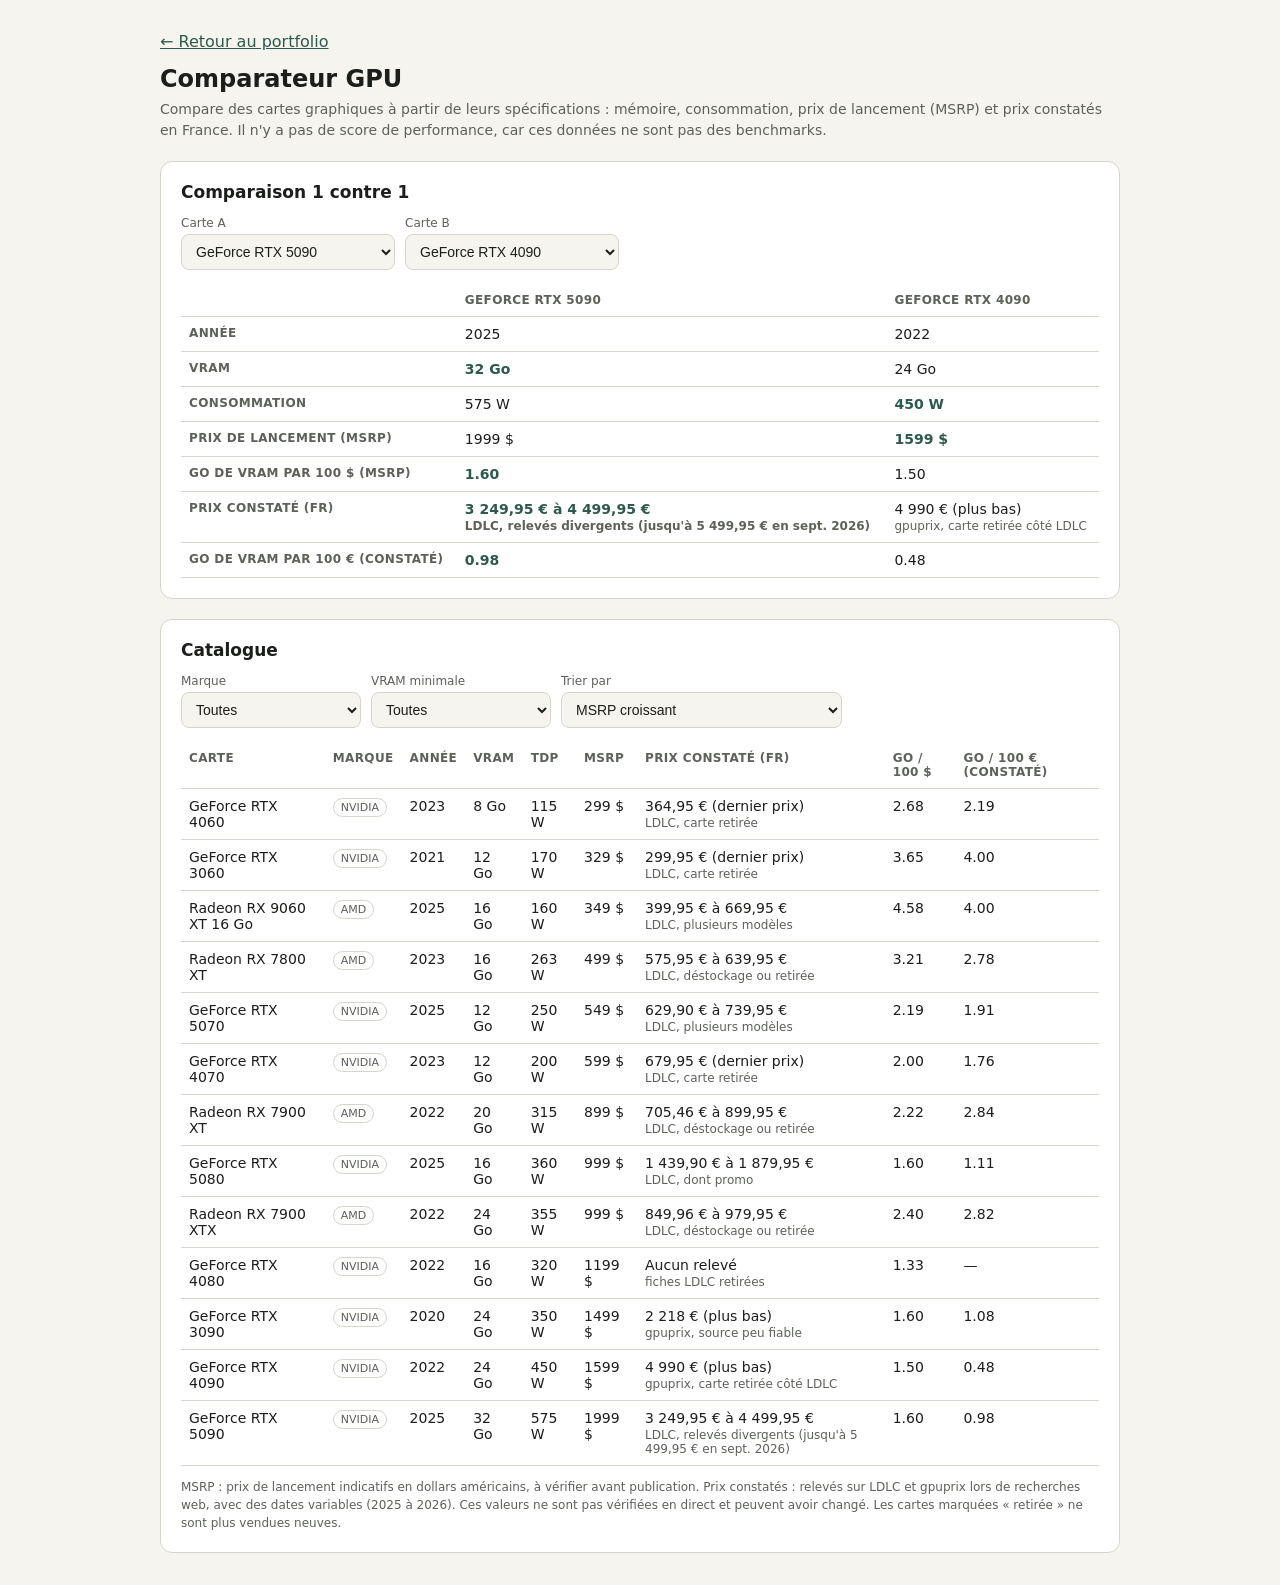
==== comparateur/index.html @ a008bcd6 "Ajoute le comparateur GPU au portfolio (FR et EN) Co-Authored-By: Claude Haiku 5.5 <noreply@anthropi" ====
<!DOCTYPE html>
<html lang="fr">
<head>
<meta charset="UTF-8">
<meta name="viewport" content="width=device-width, initial-scale=1.0">
<title>Comparateur GPU — Jérôme</title>
<style>
  :root { --bg:#f5f4ef; --fg:#1c1e1b; --muted:#5d615a; --card:#ffffff; --line:#d6d4cb; --accent:#2c5a4d; --chip:#e6ebe6; }
  @media (prefers-color-scheme: dark) {
    :root:not([data-theme="light"]) { --bg:#131412; --fg:#e8e7e1; --muted:#9b9e96; --card:#1a1c19; --line:#2b2e2a; --accent:#8cc3ae; --chip:#222723; }
  }
  * { box-sizing: border-box; margin: 0; padding: 0; }
  body { font-family: "IBM Plex Sans", system-ui, -apple-system, "Segoe UI", Roboto, sans-serif; background: var(--bg); color: var(--fg); min-height: 100vh; padding: 32px 16px; }
  main { max-width: 960px; margin: 0 auto; }
  a { color: var(--accent); }
  h1 { font-size: 24px; }
  .back { display: inline-block; margin-bottom: 14px; font-weight: 500; }
  .sub { color: var(--muted); font-size: 14px; margin-top: 6px; line-height: 1.5; }
  section { background: var(--card); border: 1px solid var(--line); border-radius: 12px; padding: 20px; margin-top: 20px; }
  h2 { font-size: 17px; margin-bottom: 14px; }
  .controls { display: flex; flex-wrap: wrap; gap: 10px; align-items: end; margin-bottom: 14px; }
  label { display: flex; flex-direction: column; gap: 4px; font-size: 12px; color: var(--muted); }
  select { background: var(--bg); color: var(--fg); border: 1px solid var(--line); border-radius: 8px; padding: 8px 10px; font-size: 14px; min-width: 180px; }
  table { width: 100%; border-collapse: collapse; font-size: 14px; }
  th, td { text-align: left; padding: 9px 8px; border-bottom: 1px solid var(--line); vertical-align: top; }
  th { color: var(--muted); font-weight: 600; font-size: 12px; text-transform: uppercase; letter-spacing: .03em; }
  td.win { color: var(--accent); font-weight: 600; }
  .tag { font-size: 11px; padding: 2px 7px; border-radius: 999px; border: 1px solid var(--line); color: var(--muted); }
  .small { color: var(--muted); font-size: 12px; display: block; margin-top: 2px; }
  .note { color: var(--muted); font-size: 12px; margin-top: 12px; line-height: 1.5; }
  .empty { color: var(--muted); font-size: 14px; }
  .scroll { overflow-x: auto; }
</style>
</head>
<body>
<main>
  <a class="back" href="../">← Retour au portfolio</a>
  <header>
    <h1>Comparateur GPU</h1>
    <p class="sub">Compare des cartes graphiques à partir de leurs spécifications : mémoire, consommation, prix de lancement (MSRP) et prix constatés en France. Il n'y a pas de score de performance, car ces données ne sont pas des benchmarks.</p>
  </header>

  <section>
    <h2>Comparaison 1 contre 1</h2>
    <div class="controls">
      <label>Carte A <select id="selA"></select></label>
      <label>Carte B <select id="selB"></select></label>
    </div>
    <div class="scroll">
      <table id="compare"></table>
    </div>
  </section>

  <section>
    <h2>Catalogue</h2>
    <div class="controls">
      <label>Marque
        <select id="fBrand">
          <option value="">Toutes</option>
          <option>NVIDIA</option>
          <option>AMD</option>
        </select>
      </label>
      <label>VRAM minimale
        <select id="fVram">
          <option value="0">Toutes</option>
          <option value="8">8 Go et plus</option>
          <option value="12">12 Go et plus</option>
          <option value="16">16 Go et plus</option>
          <option value="24">24 Go et plus</option>
        </select>
      </label>
      <label>Trier par
        <select id="sort">
          <option value="price">MSRP croissant</option>
          <option value="vram">VRAM décroissante</option>
          <option value="tdp">Consommation croissante</option>
          <option value="value">Go de VRAM par 100 $ (MSRP)</option>
          <option value="eur">Prix constaté croissant</option>
          <option value="valueEur">Go de VRAM par 100 € (prix constaté)</option>
        </select>
      </label>
    </div>
    <div class="scroll">
      <table id="catalog"></table>
    </div>
    <p class="note">MSRP : prix de lancement indicatifs en dollars américains, à vérifier avant publication. Prix constatés : relevés sur LDLC et gpuprix lors de recherches web, avec des dates variables (2025 à 2026). Ces valeurs ne sont pas vérifiées en direct et peuvent avoir changé. Les cartes marquées « retirée » ne sont plus vendues neuves.</p>
  </section>
</main>

<script>
// eurLow : bas de la fourchette constatée en euros (null si aucun relevé)
const GPUS = [
  { name: "GeForce RTX 5090", brand: "NVIDIA", year: 2025, vram: 32, tdp: 575, price: 1999, eurLow: 3249.95, eurText: "3 249,95 € à 4 499,95 €", eurNote: "LDLC, relevés divergents (jusqu'à 5 499,95 € en sept. 2026)" },
  { name: "GeForce RTX 5080", brand: "NVIDIA", year: 2025, vram: 16, tdp: 360, price: 999, eurLow: 1439.90, eurText: "1 439,90 € à 1 879,95 €", eurNote: "LDLC, dont promo" },
  { name: "GeForce RTX 5070", brand: "NVIDIA", year: 2025, vram: 12, tdp: 250, price: 549, eurLow: 629.90, eurText: "629,90 € à 739,95 €", eurNote: "LDLC, plusieurs modèles" },
  { name: "GeForce RTX 4090", brand: "NVIDIA", year: 2022, vram: 24, tdp: 450, price: 1599, eurLow: 4990, eurText: "4 990 € (plus bas)", eurNote: "gpuprix, carte retirée côté LDLC" },
  { name: "GeForce RTX 4080", brand: "NVIDIA", year: 2022, vram: 16, tdp: 320, price: 1199, eurLow: null, eurText: "Aucun relevé", eurNote: "fiches LDLC retirées" },
  { name: "GeForce RTX 4070", brand: "NVIDIA", year: 2023, vram: 12, tdp: 200, price: 599, eurLow: 679.95, eurText: "679,95 € (dernier prix)", eurNote: "LDLC, carte retirée" },
  { name: "GeForce RTX 4060", brand: "NVIDIA", year: 2023, vram: 8, tdp: 115, price: 299, eurLow: 364.95, eurText: "364,95 € (dernier prix)", eurNote: "LDLC, carte retirée" },
  { name: "GeForce RTX 3090", brand: "NVIDIA", year: 2020, vram: 24, tdp: 350, price: 1499, eurLow: 2218, eurText: "2 218 € (plus bas)", eurNote: "gpuprix, source peu fiable" },
  { name: "GeForce RTX 3060", brand: "NVIDIA", year: 2021, vram: 12, tdp: 170, price: 329, eurLow: 299.95, eurText: "299,95 € (dernier prix)", eurNote: "LDLC, carte retirée" },
  { name: "Radeon RX 9060 XT 16 Go", brand: "AMD", year: 2025, vram: 16, tdp: 160, price: 349, eurLow: 399.95, eurText: "399,95 € à 669,95 €", eurNote: "LDLC, plusieurs modèles" },
  { name: "Radeon RX 7900 XTX", brand: "AMD", year: 2022, vram: 24, tdp: 355, price: 999, eurLow: 849.96, eurText: "849,96 € à 979,95 €", eurNote: "LDLC, déstockage ou retirée" },
  { name: "Radeon RX 7900 XT", brand: "AMD", year: 2022, vram: 20, tdp: 315, price: 899, eurLow: 705.46, eurText: "705,46 € à 899,95 €", eurNote: "LDLC, déstockage ou retirée" },
  { name: "Radeon RX 7800 XT", brand: "AMD", year: 2023, vram: 16, tdp: 263, price: 499, eurLow: 575.95, eurText: "575,95 € à 639,95 €", eurNote: "LDLC, déstockage ou retirée" }
];

const $ = id => document.getElementById(id);
const perf100 = g => (g.vram / g.price * 100);                              // Go par 100 $ (MSRP)
const valueEur = g => (g.eurLow ? g.vram / g.eurLow * 100 : null);          // Go par 100 € (constaté)
const fmt = n => n === null ? "—" : n.toFixed(2);

function fillSelects() {
  const opts = GPUS.map((g, i) => `<option value="${i}">${g.name}</option>`).join("");
  $("selA").innerHTML = opts;
  $("selB").innerHTML = opts;
  $("selA").value = 0;
  $("selB").value = 3;
}

function renderCompare() {
  const a = GPUS[$("selA").value], b = GPUS[$("selB").value];
  // [libellé, texte A, texte B, sens du meilleur (max/min), valeur A, valeur B]
  const rows = [
    ["Année", a.year, b.year, null],
    ["VRAM", a.vram + " Go", b.vram + " Go", "max", a.vram, b.vram],
    ["Consommation", a.tdp + " W", b.tdp + " W", "min", a.tdp, b.tdp],
    ["Prix de lancement (MSRP)", a.price + " $", b.price + " $", "min", a.price, b.price],
    ["Go de VRAM par 100 $ (MSRP)", fmt(perf100(a)), fmt(perf100(b)), "max", perf100(a), perf100(b)],
    ["Prix constaté (FR)", a.eurText + "<span class='small'>" + a.eurNote + "</span>", b.eurText + "<span class='small'>" + b.eurNote + "</span>", "min", a.eurLow, b.eurLow],
    ["Go de VRAM par 100 € (constaté)", fmt(valueEur(a)), fmt(valueEur(b)), "max", valueEur(a), valueEur(b)]
  ];
  let html = `<thead><tr><th></th><th>${a.name}</th><th>${b.name}</th></tr></thead><tbody>`;
  rows.forEach(r => {
    let ca = "", cb = "";
    const [label, ta, tb, dir, va, vb] = r;
    if (dir && va !== null && vb !== null && va !== undefined && vb !== undefined && va !== vb) {
      const aWins = dir === "max" ? va > vb : va < vb;
      ca = aWins ? ' class="win"' : "";
      cb = aWins ? "" : ' class="win"';
    }
    html += `<tr><th>${label}</th><td${ca}>${ta}</td><td${cb}>${tb}</td></tr>`;
  });
  html += "</tbody>";
  $("compare").innerHTML = html;
}

function renderCatalog() {
  const brand = $("fBrand").value;
  const minVram = Number($("fVram").value);
  const sort = $("sort").value;
  let list = GPUS.filter(g => (!brand || g.brand === brand) && g.vram >= minVram);
  const keys = {
    price: (x, y) => x.price - y.price,
    vram: (x, y) => y.vram - x.vram,
    tdp: (x, y) => x.tdp - y.tdp,
    value: (x, y) => perf100(y) - perf100(x),
    eur: (x, y) => (x.eurLow ?? Infinity) - (y.eurLow ?? Infinity),
    valueEur: (x, y) => (valueEur(y) ?? -Infinity) - (valueEur(x) ?? -Infinity)
  };
  list.sort(keys[sort]);
  if (!list.length) {
    $("catalog").innerHTML = '<tbody><tr><td class="empty">Aucune carte ne correspond à ces filtres.</td></tr></tbody>';
    return;
  }
  let html = `<thead><tr><th>Carte</th><th>Marque</th><th>Année</th><th>VRAM</th><th>TDP</th><th>MSRP</th><th>Prix constaté (FR)</th><th>Go / 100 $</th><th>Go / 100 € (constaté)</th></tr></thead><tbody>`;
  list.forEach(g => {
    html += `<tr><td>${g.name}</td><td><span class="tag">${g.brand}</span></td><td>${g.year}</td><td>${g.vram} Go</td><td>${g.tdp} W</td><td>${g.price} $</td><td>${g.eurText}<span class="small">${g.eurNote}</span></td><td>${fmt(perf100(g))}</td><td>${fmt(valueEur(g))}</td></tr>`;
  });
  html += "</tbody>";
  $("catalog").innerHTML = html;
}

["selA", "selB"].forEach(id => $(id).addEventListener("change", renderCompare));
["fBrand", "fVram", "sort"].forEach(id => $(id).addEventListener("change", renderCatalog));

fillSelects();
renderCompare();
renderCatalog();
</script>
</body>
</html>
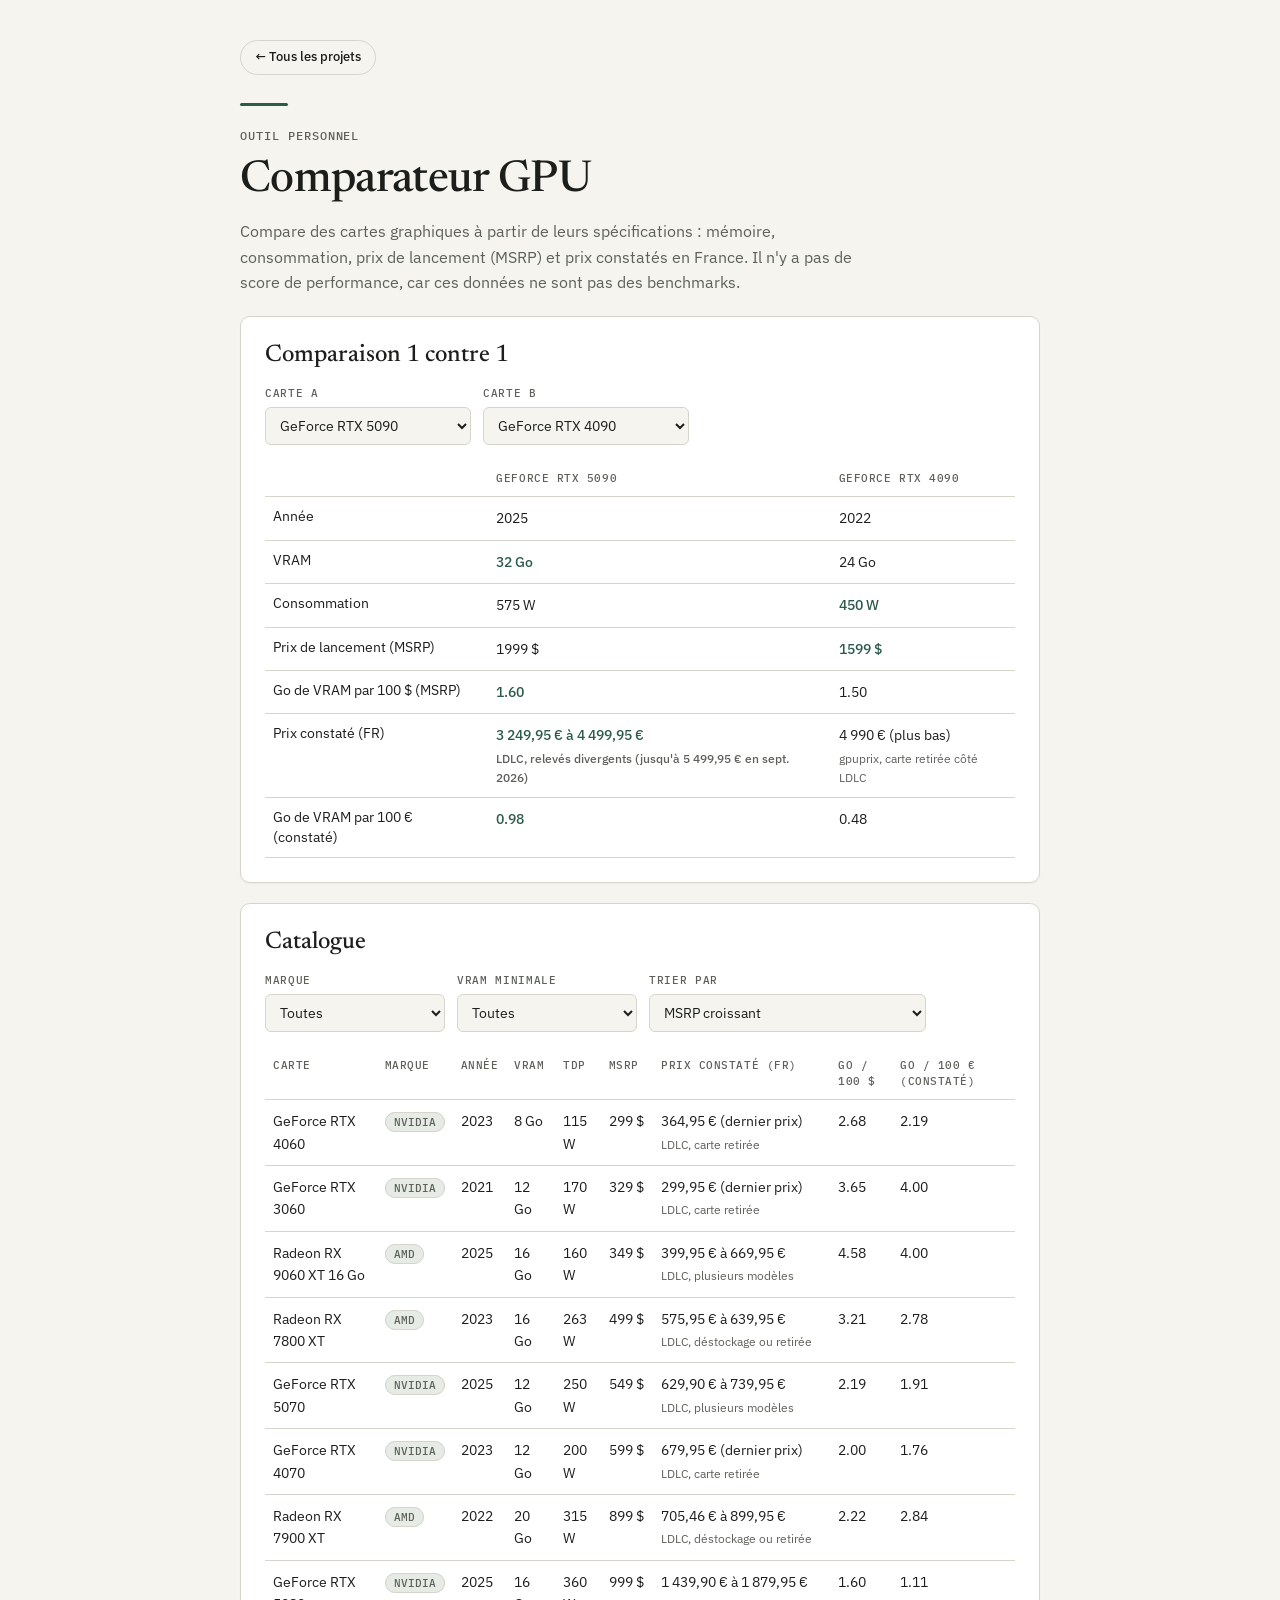
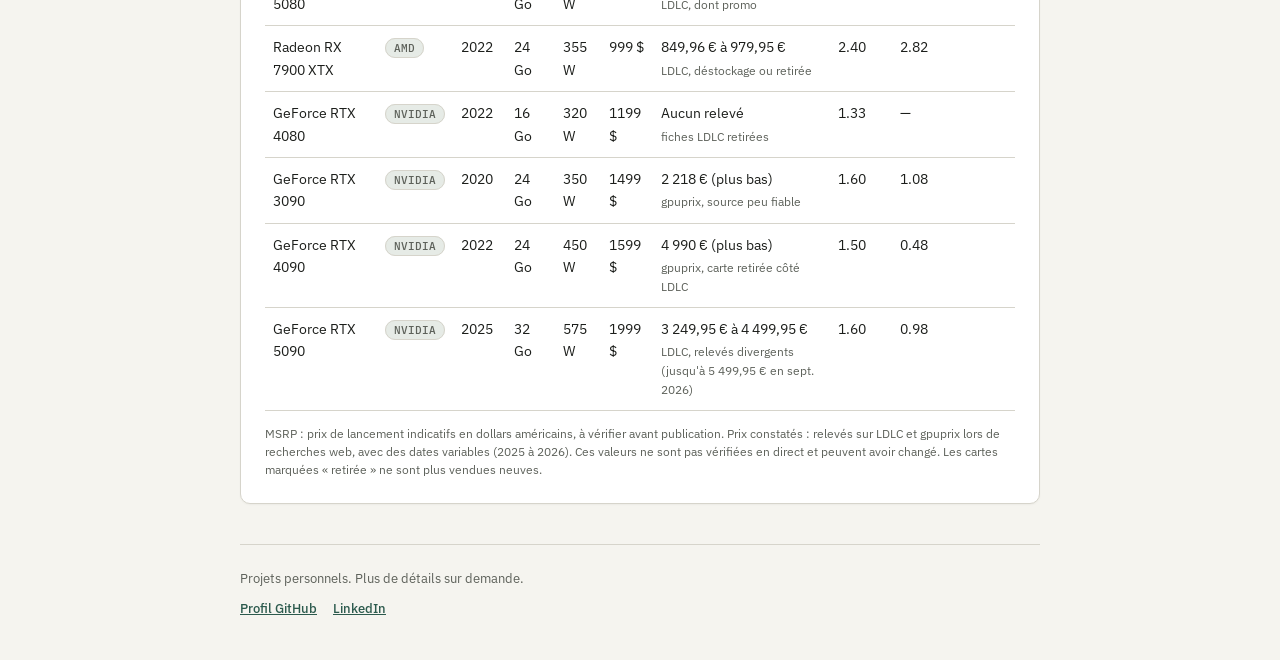
==== commit 5cf5daf5: "Harmonise la page comparateur avec le design du portail Mêmes polices, couleurs, cartes et bouton re" ====
--- a/comparateur/index.html
+++ b/comparateur/index.html
@@ -5,37 +5,58 @@
 <meta name="viewport" content="width=device-width, initial-scale=1.0">
 <title>Comparateur GPU — Jérôme</title>
 <style>
-  :root { --bg:#f5f4ef; --fg:#1c1e1b; --muted:#5d615a; --card:#ffffff; --line:#d6d4cb; --accent:#2c5a4d; --chip:#e6ebe6; }
+  @import url("https://fonts.googleapis.com/css2?family=IBM+Plex+Mono:wght@400;500&family=IBM+Plex+Sans:wght@400;500&family=Newsreader:opsz,wght@6..72,400;6..72,500&display=swap");
+  :root { --bg:#f5f4ef; --fg:#1c1e1b; --muted:#5d615a; --card:#ffffff; --line:#d6d4cb; --accent:#2c5a4d; --chip:#e6ebe6; color-scheme: light; }
   @media (prefers-color-scheme: dark) {
-    :root:not([data-theme="light"]) { --bg:#131412; --fg:#e8e7e1; --muted:#9b9e96; --card:#1a1c19; --line:#2b2e2a; --accent:#8cc3ae; --chip:#222723; }
-  }
+    :root:not([data-theme="light"]) { --bg:#131412; --fg:#e8e7e1; --muted:#9b9e96; --card:#1a1c19; --line:#2b2e2a; --accent:#8cc3ae; --chip:#222723; color-scheme: dark; }
+  }
+  :root[data-theme="dark"] { --bg:#131412; --fg:#e8e7e1; --muted:#9b9e96; --card:#1a1c19; --line:#2b2e2a; --accent:#8cc3ae; --chip:#222723; color-scheme: dark; }
   * { box-sizing: border-box; margin: 0; padding: 0; }
-  body { font-family: "IBM Plex Sans", system-ui, -apple-system, "Segoe UI", Roboto, sans-serif; background: var(--bg); color: var(--fg); min-height: 100vh; padding: 32px 16px; }
-  main { max-width: 960px; margin: 0 auto; }
+  body { font: 14px/1.6 "IBM Plex Sans", system-ui, -apple-system, "Segoe UI", Roboto, sans-serif; background: var(--bg); color: var(--fg); min-height: 100vh; padding: 40px max(16px, env(safe-area-inset-left, 0px)); }
+  main { max-width: 800px; margin: 0 auto; }
   a { color: var(--accent); }
-  h1 { font-size: 24px; }
-  .back { display: inline-block; margin-bottom: 14px; font-weight: 500; }
-  .sub { color: var(--muted); font-size: 14px; margin-top: 6px; line-height: 1.5; }
-  section { background: var(--card); border: 1px solid var(--line); border-radius: 12px; padding: 20px; margin-top: 20px; }
-  h2 { font-size: 17px; margin-bottom: 14px; }
-  .controls { display: flex; flex-wrap: wrap; gap: 10px; align-items: end; margin-bottom: 14px; }
-  label { display: flex; flex-direction: column; gap: 4px; font-size: 12px; color: var(--muted); }
-  select { background: var(--bg); color: var(--fg); border: 1px solid var(--line); border-radius: 8px; padding: 8px 10px; font-size: 14px; min-width: 180px; }
+  a:focus-visible { outline: 2px solid var(--accent); outline-offset: 3px; }
+  .back {
+    display: inline-flex; align-items: center; gap: 6px; margin-bottom: 28px;
+    padding: 6px 14px; border: 1px solid var(--line); border-radius: 999px;
+    color: var(--fg); text-decoration: none; font-size: 13px; font-weight: 500;
+  }
+  .back:hover { border-color: var(--accent); color: var(--accent); }
+  .eyebrow { margin: 0 0 12px; font: 500 12px/1.4 "IBM Plex Mono", monospace; letter-spacing: 0.08em; text-transform: uppercase; color: var(--muted); }
+  header::before { content: ""; display: block; width: 48px; height: 3px; border-radius: 2px; background: var(--accent); margin-bottom: 22px; }
+  h1 { font: 500 clamp(34px, 6vw, 44px)/1.1 "Newsreader", Georgia, serif; letter-spacing: -0.015em; text-wrap: balance; }
+  .sub { color: var(--muted); font-size: 16px; margin-top: 14px; max-width: 62ch; line-height: 1.6; }
+  section { background: var(--card); border: 1px solid var(--line); border-radius: 10px; padding: 24px; margin-top: 20px; box-shadow: 0 1px 2px rgba(0,0,0,0.04); }
+  h2 { font: 500 24px/1.2 "Newsreader", Georgia, serif; margin-bottom: 16px; }
+  .controls { display: flex; flex-wrap: wrap; gap: 12px; align-items: end; margin-bottom: 16px; }
+  label { display: flex; flex-direction: column; gap: 6px; font: 500 11px/1.4 "IBM Plex Mono", monospace; letter-spacing: 0.06em; text-transform: uppercase; color: var(--muted); }
+  select { background: var(--bg); color: var(--fg); border: 1px solid var(--line); border-radius: 6px; padding: 8px 10px; font: 400 14px "IBM Plex Sans", system-ui, sans-serif; text-transform: none; letter-spacing: 0; min-width: 180px; }
+  select:focus-visible { outline: 2px solid var(--accent); outline-offset: 2px; }
   table { width: 100%; border-collapse: collapse; font-size: 14px; }
-  th, td { text-align: left; padding: 9px 8px; border-bottom: 1px solid var(--line); vertical-align: top; }
-  th { color: var(--muted); font-weight: 600; font-size: 12px; text-transform: uppercase; letter-spacing: .03em; }
-  td.win { color: var(--accent); font-weight: 600; }
-  .tag { font-size: 11px; padding: 2px 7px; border-radius: 999px; border: 1px solid var(--line); color: var(--muted); }
+  th, td { text-align: left; padding: 10px 8px; border-bottom: 1px solid var(--line); vertical-align: top; }
+  th { color: var(--muted); font: 500 11px/1.4 "IBM Plex Mono", monospace; text-transform: uppercase; letter-spacing: 0.05em; }
+  tbody th { font: 400 14px/1.4 "IBM Plex Sans", system-ui, sans-serif; text-transform: none; letter-spacing: 0; color: var(--fg); }
+  td.win { color: var(--accent); font-weight: 500; }
+  .tag { font: 500 11px/1.4 "IBM Plex Mono", monospace; padding: 2px 8px; border-radius: 999px; border: 1px solid var(--line); color: var(--muted); background: var(--chip); }
   .small { color: var(--muted); font-size: 12px; display: block; margin-top: 2px; }
-  .note { color: var(--muted); font-size: 12px; margin-top: 12px; line-height: 1.5; }
+  .note { color: var(--muted); font-size: 12px; margin-top: 14px; line-height: 1.5; }
   .empty { color: var(--muted); font-size: 14px; }
   .scroll { overflow-x: auto; }
+  footer { margin-top: 40px; padding-top: 24px; border-top: 1px solid var(--line); color: var(--muted); font-size: 13px; }
+  footer .links { display: flex; flex-wrap: wrap; gap: 16px; font-weight: 500; margin-top: 10px; }
+  footer a { color: var(--accent); }
+  @media (max-width: 560px) {
+    body { padding-block: 28px; }
+    section { padding: 18px; }
+    h2 { font-size: 21px; }
+  }
 </style>
 </head>
 <body>
 <main>
-  <a class="back" href="../">← Retour au portfolio</a>
+  <a class="back" href="../">← Tous les projets</a>
   <header>
+    <p class="eyebrow">Outil personnel</p>
     <h1>Comparateur GPU</h1>
     <p class="sub">Compare des cartes graphiques à partir de leurs spécifications : mémoire, consommation, prix de lancement (MSRP) et prix constatés en France. Il n'y a pas de score de performance, car ces données ne sont pas des benchmarks.</p>
   </header>
@@ -86,6 +107,13 @@
     </div>
     <p class="note">MSRP : prix de lancement indicatifs en dollars américains, à vérifier avant publication. Prix constatés : relevés sur LDLC et gpuprix lors de recherches web, avec des dates variables (2025 à 2026). Ces valeurs ne sont pas vérifiées en direct et peuvent avoir changé. Les cartes marquées « retirée » ne sont plus vendues neuves.</p>
   </section>
+  <footer>
+    Projets personnels. Plus de détails sur demande.
+    <div class="links">
+      <a href="https://github.com/AlastorZaul" target="_blank" rel="noopener">Profil GitHub</a>
+      <a href="https://www.linkedin.com/in/desvauxjerome" target="_blank" rel="noopener">LinkedIn</a>
+    </div>
+  </footer>
 </main>
 
 <script>
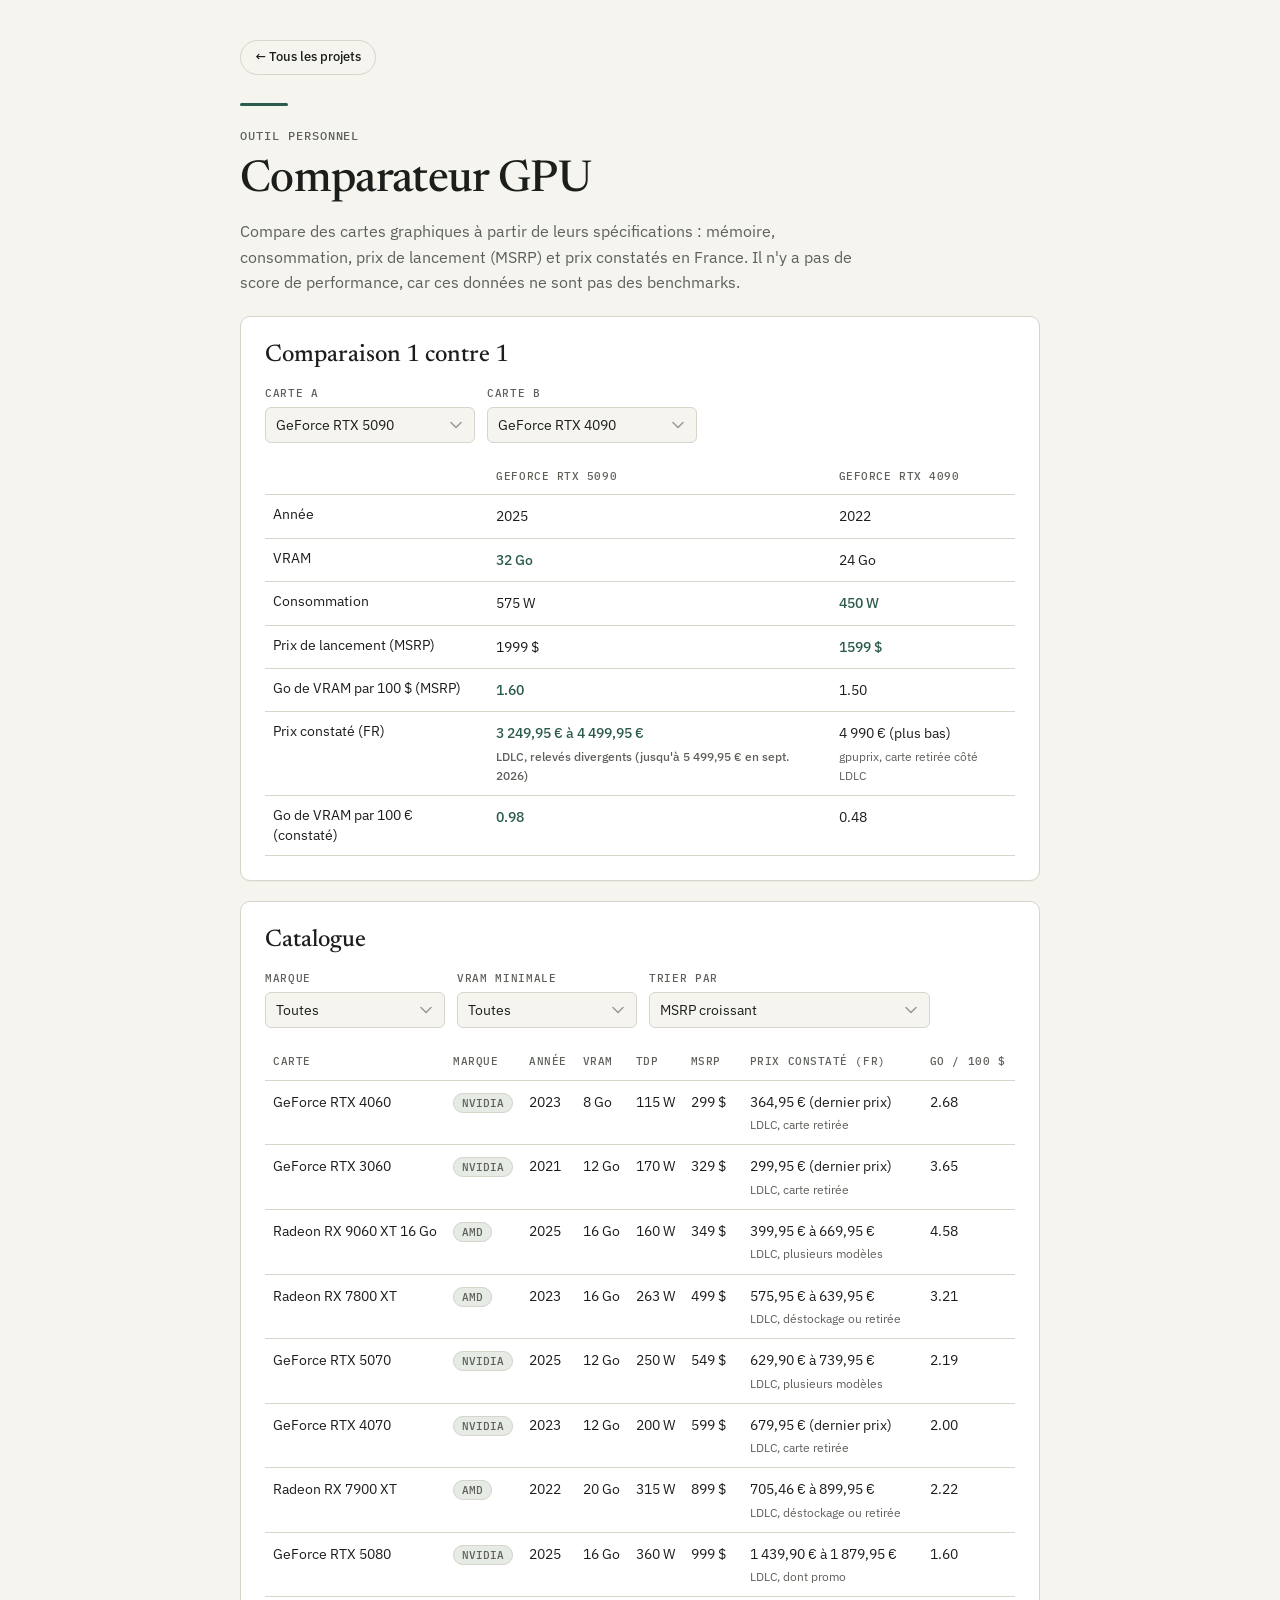
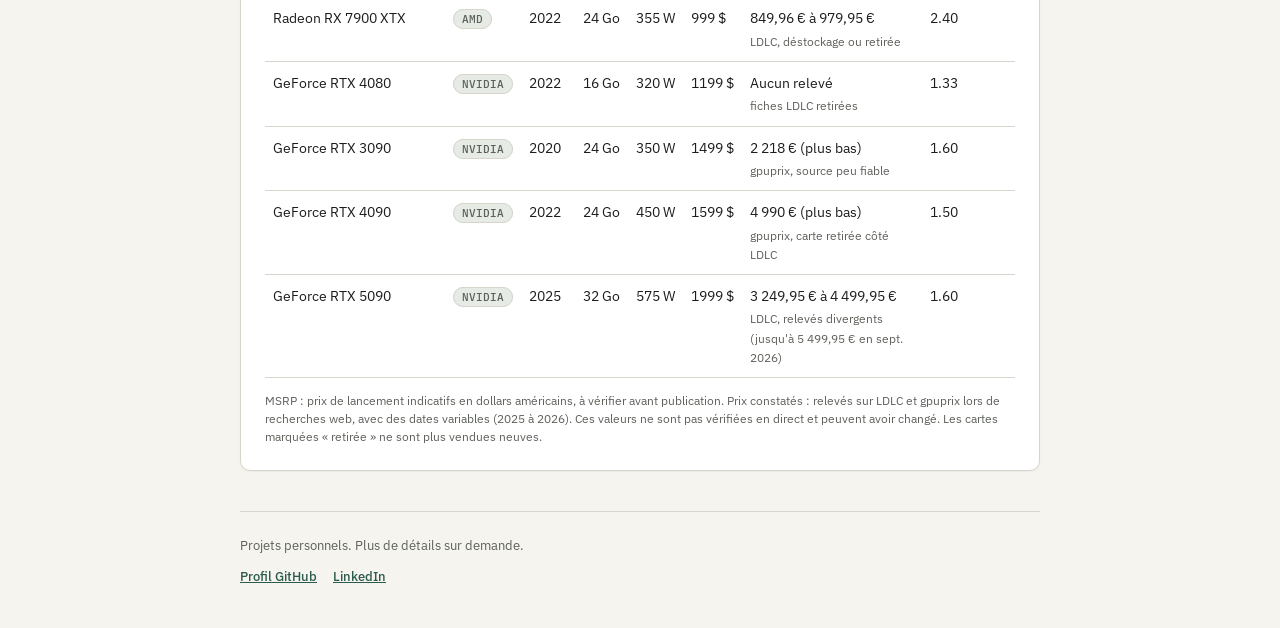
==== commit f61fd539: "Corrige les menus et le tableau du catalogue du comparateur Menus alignés sur la police et le thème " ====
--- a/comparateur/index.html
+++ b/comparateur/index.html
@@ -31,6 +31,18 @@
   .controls { display: flex; flex-wrap: wrap; gap: 12px; align-items: end; margin-bottom: 16px; }
   label { display: flex; flex-direction: column; gap: 6px; font: 500 11px/1.4 "IBM Plex Mono", monospace; letter-spacing: 0.06em; text-transform: uppercase; color: var(--muted); }
   select { background: var(--bg); color: var(--fg); border: 1px solid var(--line); border-radius: 6px; padding: 8px 10px; font: 400 14px "IBM Plex Sans", system-ui, sans-serif; text-transform: none; letter-spacing: 0; min-width: 180px; }
+  select {
+    appearance: none; -webkit-appearance: none;
+    font-family: "IBM Plex Sans", system-ui, sans-serif;
+    padding-right: 34px;
+    background-image: url("data:image/svg+xml,%3Csvg xmlns='http://www.w3.org/2000/svg' width='12' height='8' viewBox='0 0 12 8'%3E%3Cpath d='M1 1.5l5 5 5-5' fill='none' stroke='%239b9e96' stroke-width='1.6' stroke-linecap='round' stroke-linejoin='round'/%3E%3C/svg%3E");
+    background-repeat: no-repeat;
+    background-position: right 12px center;
+    cursor: pointer;
+  }
+  select option { background: var(--card); color: var(--fg); }
+  #catalog td, #catalog th { white-space: nowrap; }
+  #catalog td:nth-child(7) { white-space: normal; min-width: 180px; }
   select:focus-visible { outline: 2px solid var(--accent); outline-offset: 2px; }
   table { width: 100%; border-collapse: collapse; font-size: 14px; }
   th, td { text-align: left; padding: 10px 8px; border-bottom: 1px solid var(--line); vertical-align: top; }
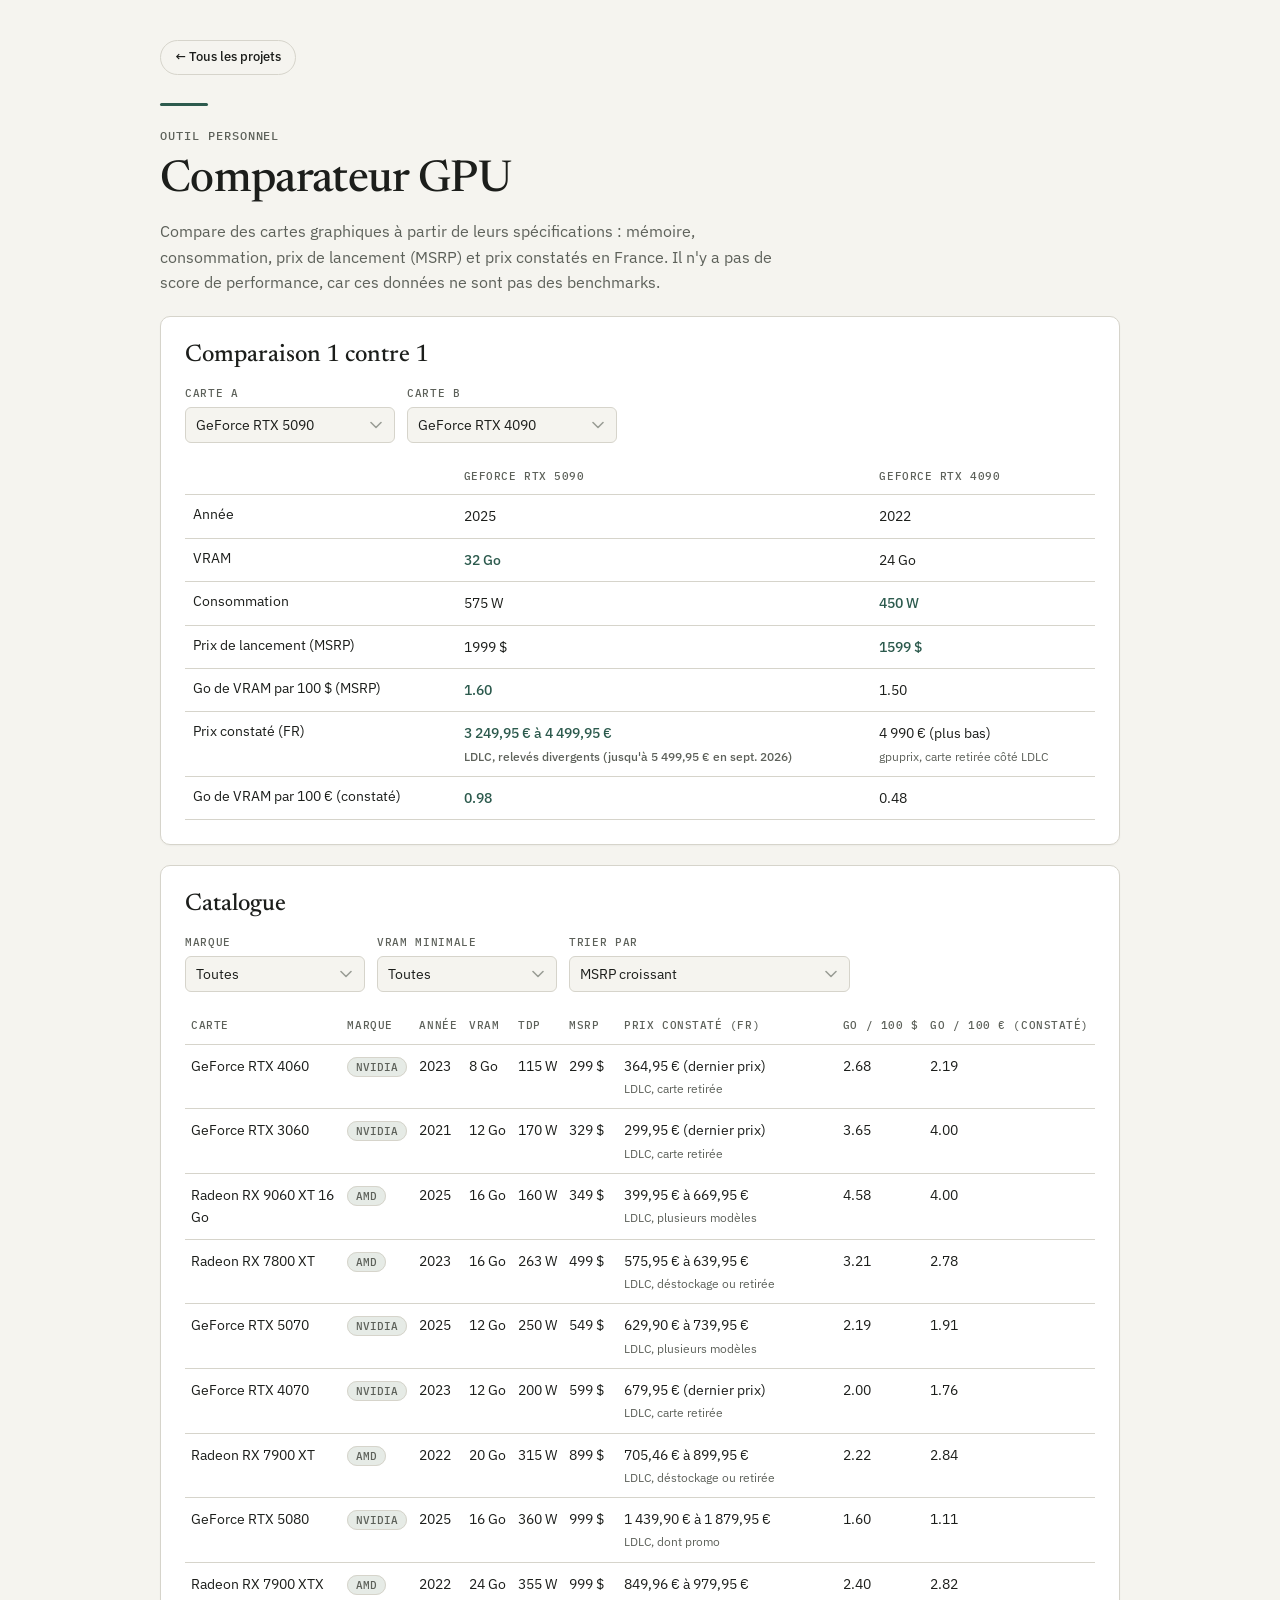
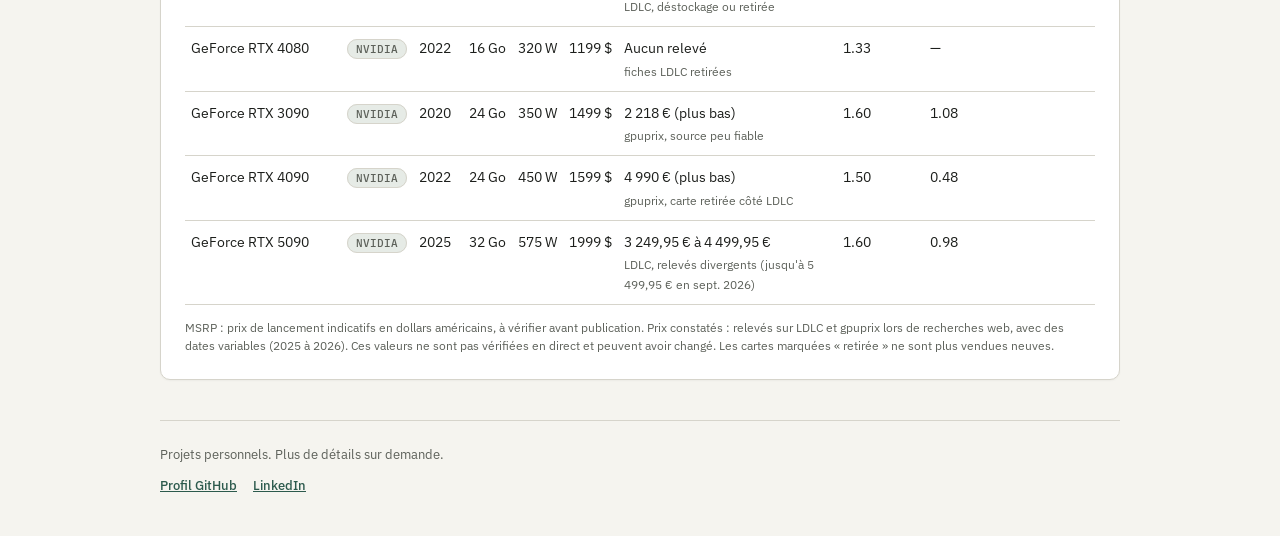
==== commit 2012bbdb: "Élargit le comparateur pour éviter le défilement du catalogue sur ordinateur Largeur de page reprise" ====
--- a/comparateur/index.html
+++ b/comparateur/index.html
@@ -13,7 +13,7 @@
   :root[data-theme="dark"] { --bg:#131412; --fg:#e8e7e1; --muted:#9b9e96; --card:#1a1c19; --line:#2b2e2a; --accent:#8cc3ae; --chip:#222723; color-scheme: dark; }
   * { box-sizing: border-box; margin: 0; padding: 0; }
   body { font: 14px/1.6 "IBM Plex Sans", system-ui, -apple-system, "Segoe UI", Roboto, sans-serif; background: var(--bg); color: var(--fg); min-height: 100vh; padding: 40px max(16px, env(safe-area-inset-left, 0px)); }
-  main { max-width: 800px; margin: 0 auto; }
+  main { max-width: 960px; margin: 0 auto; }
   a { color: var(--accent); }
   a:focus-visible { outline: 2px solid var(--accent); outline-offset: 3px; }
   .back {
@@ -41,7 +41,9 @@
     cursor: pointer;
   }
   select option { background: var(--card); color: var(--fg); }
+  #catalog th, #catalog td { padding: 10px 6px; }
   #catalog td, #catalog th { white-space: nowrap; }
+  #catalog td:nth-child(1) { white-space: normal; min-width: 150px; }
   #catalog td:nth-child(7) { white-space: normal; min-width: 180px; }
   select:focus-visible { outline: 2px solid var(--accent); outline-offset: 2px; }
   table { width: 100%; border-collapse: collapse; font-size: 14px; }
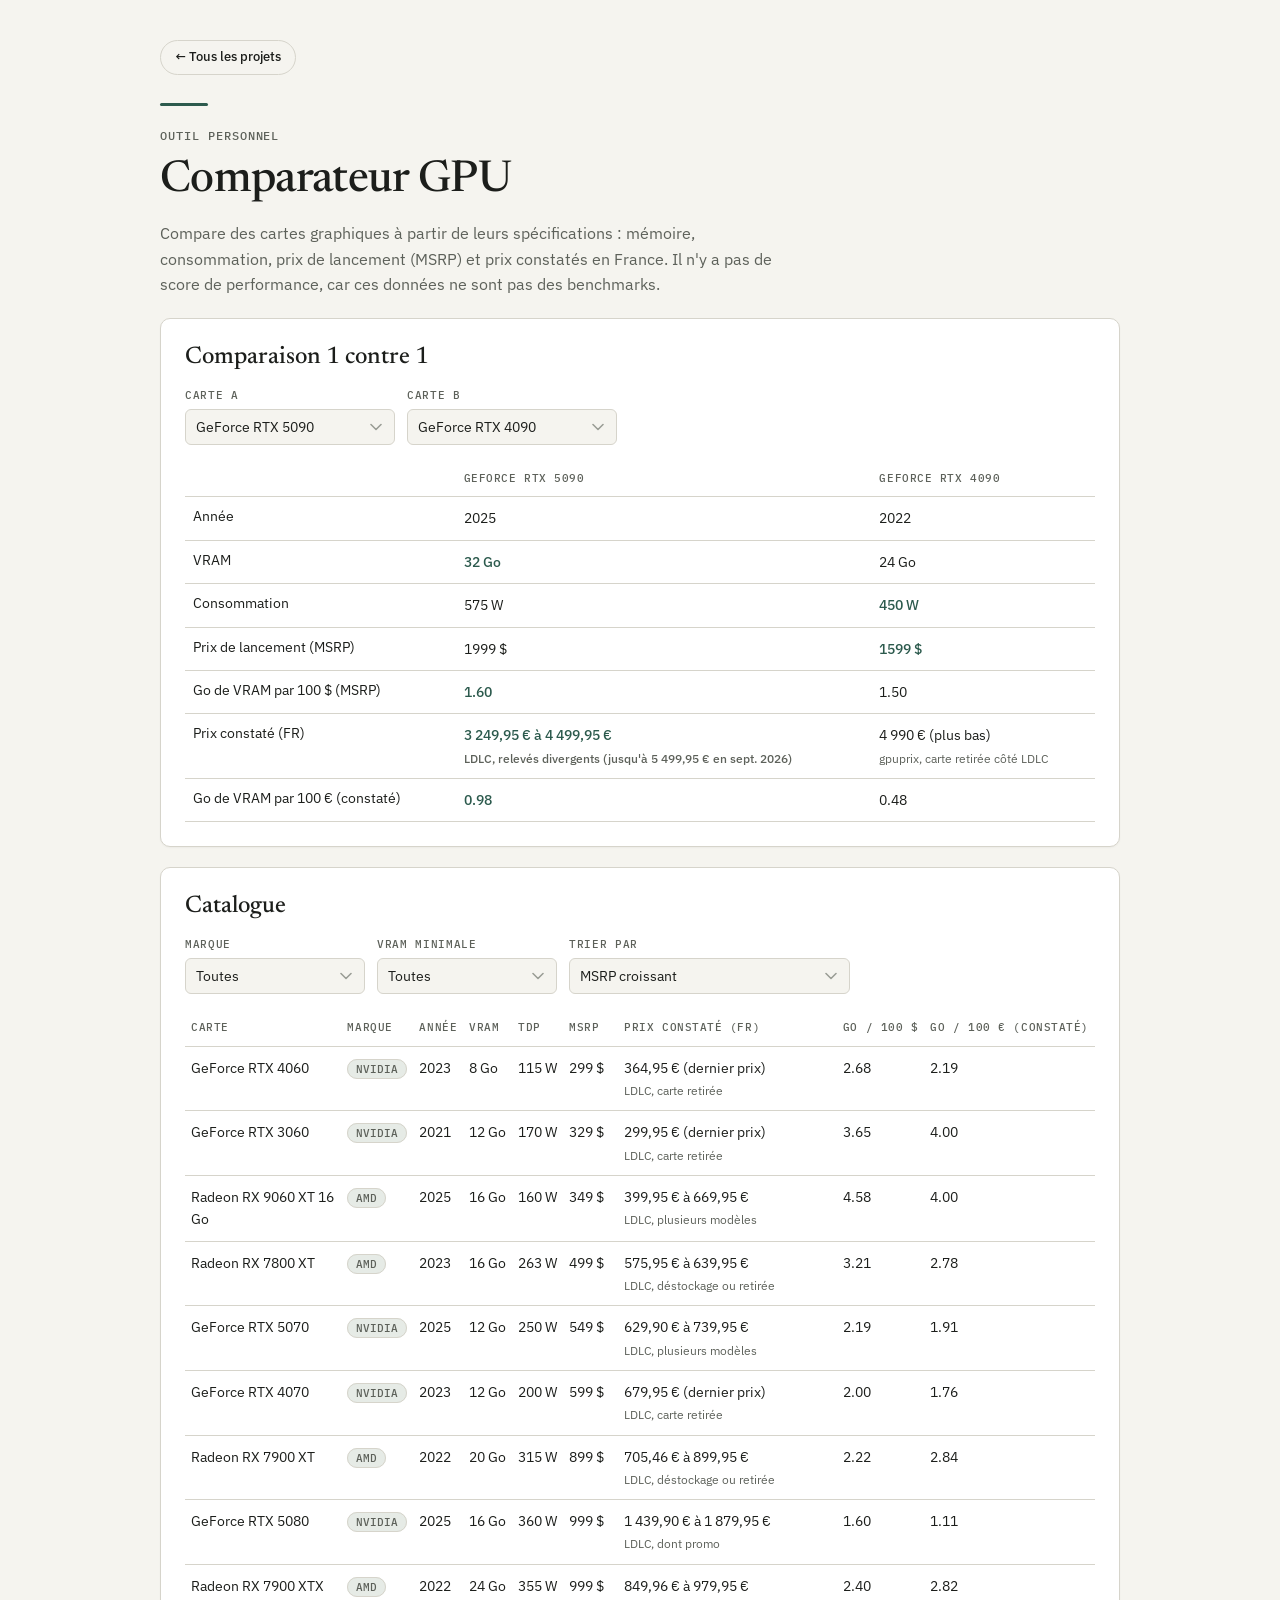
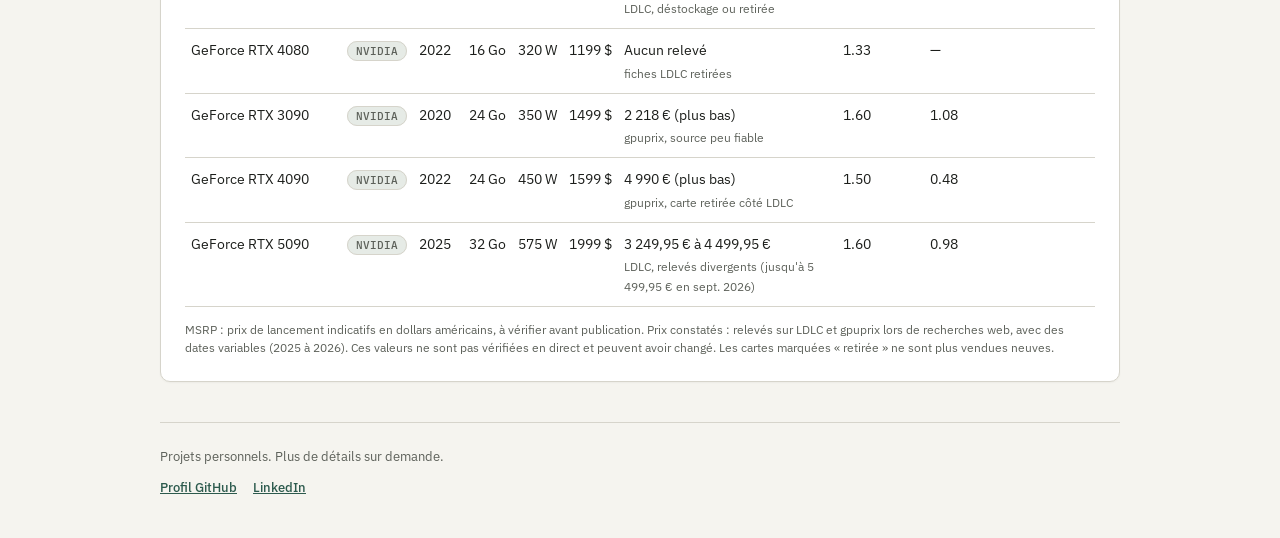
==== commit 6b9e150d: "Partage un style commun, ajoute une navigation et les balises de partage Feuille style.css partagée " ====
--- a/comparateur/index.html
+++ b/comparateur/index.html
@@ -4,6 +4,15 @@
 <meta charset="UTF-8">
 <meta name="viewport" content="width=device-width, initial-scale=1.0">
 <title>Comparateur GPU — Jérôme</title>
+<meta name="description" content="Comparateur de cartes graphiques : spécifications, prix de lancement et prix constatés en France, sans score de performance.">
+<link rel="canonical" href="https://desvauxcloudcraft.com/comparateur/">
+<meta property="og:type" content="website">
+<meta property="og:title" content="Comparateur GPU — Jérôme">
+<meta property="og:description" content="Comparateur de cartes graphiques : spécifications, prix de lancement et prix constatés en France, sans score de performance.">
+<meta property="og:url" content="https://desvauxcloudcraft.com/comparateur/">
+<meta property="og:image" content="https://desvauxcloudcraft.com/og.png">
+<meta name="twitter:card" content="summary_large_image">
+<link rel="stylesheet" href="../style.css">
 <style>
   @import url("https://fonts.googleapis.com/css2?family=IBM+Plex+Mono:wght@400;500&family=IBM+Plex+Sans:wght@400;500&family=Newsreader:opsz,wght@6..72,400;6..72,500&display=swap");
   :root { --bg:#f5f4ef; --fg:#1c1e1b; --muted:#5d615a; --card:#ffffff; --line:#d6d4cb; --accent:#2c5a4d; --chip:#e6ebe6; color-scheme: light; }
--- a/style.css
+++ b/style.css
@@ -0,0 +1,278 @@
+@import url("https://fonts.googleapis.com/css2?family=IBM+Plex+Mono:wght@400;500&family=IBM+Plex+Sans:wght@400;500&family=Newsreader:opsz,wght@6..72,400;6..72,500&display=swap");
+[hidden]{display:none!important}
+
+/* Layout: a single column of projects under a short intro, the project name leads each entry. */
+:root {
+  --bg: #f5f4ef;
+  --fg: #1c1e1b;
+  --muted: #5d615a;
+  --line: #d6d4cb;
+  --card: #ffffff;
+  --accent: #2c5a4d;
+  --chip: #e6ebe6;
+  color-scheme: light;
+}
+@media (prefers-color-scheme: dark) {
+  :root:not([data-theme="light"]) {
+    --bg: #131412;
+    --fg: #e8e7e1;
+    --muted: #9b9e96;
+    --line: #2b2e2a;
+    --card: #1a1c19;
+    --accent: #8cc3ae;
+    --chip: #222723;
+    color-scheme: dark;
+  }
+}
+:root[data-theme="dark"] {
+  --bg: #131412;
+  --fg: #e8e7e1;
+  --muted: #9b9e96;
+  --line: #2b2e2a;
+  --card: #1a1c19;
+  --accent: #8cc3ae;
+  --chip: #222723;
+  color-scheme: dark;
+}
+
+* { box-sizing: border-box; }
+body {
+  margin: 0;
+  font: 14px/1.6 "IBM Plex Sans", system-ui, sans-serif;
+  background: var(--bg);
+  color: var(--fg);
+  padding-left: max(16px, env(safe-area-inset-left, 0px));
+  padding-right: max(16px, env(safe-area-inset-right, 0px));
+  padding-block: 40px;
+}
+.wrap { max-width: 760px; margin-inline: auto; }
+a { color: var(--accent); }
+a:focus-visible { outline: 2px solid var(--accent); outline-offset: 3px; }
+
+.intro { padding-bottom: 32px; border-bottom: 1px solid var(--line); }
+.eyebrow {
+  margin: 0 0 12px;
+  font: 500 12px/1.4 "IBM Plex Mono", monospace;
+  letter-spacing: 0.08em;
+  text-transform: uppercase;
+  color: var(--muted);
+}
+h1 {
+  margin: 0 0 16px;
+  font: 500 clamp(40px, 8vw, 56px)/1.05 "Newsreader", Georgia, serif;
+  text-wrap: balance;
+}
+.lede { margin: 0; max-width: 60ch; color: var(--muted); font-size: 16px; }
+
+.projects { display: grid; gap: 16px; padding-top: 32px; }
+.project {
+  background: var(--card);
+  border: 1px solid var(--line);
+  border-radius: 6px;
+  padding: 24px;
+  display: grid;
+  gap: 12px;
+  min-width: 0;
+}
+.project-head {
+  display: flex;
+  flex-wrap: wrap;
+  align-items: baseline;
+  justify-content: space-between;
+  gap: 8px 16px;
+}
+.project h2 {
+  margin: 0;
+  font: 500 26px/1.2 "Newsreader", Georgia, serif;
+  text-wrap: balance;
+  min-width: 0;
+}
+.status {
+  font: 500 12px/1.4 "IBM Plex Mono", monospace;
+  color: var(--accent);
+  background: var(--chip);
+  padding: 3px 10px;
+  border-radius: 999px;
+  white-space: nowrap;
+}
+.project p { margin: 0; max-width: 62ch; }
+.stack {
+  list-style: none;
+  margin: 0;
+  padding: 0;
+  display: flex;
+  flex-wrap: wrap;
+  gap: 6px;
+}
+.stack li {
+  font: 400 12px/1.4 "IBM Plex Mono", monospace;
+  color: var(--muted);
+  border: 1px solid var(--line);
+  padding: 2px 8px;
+  border-radius: 4px;
+}
+.links { display: flex; flex-wrap: wrap; gap: 16px; font-weight: 500; }
+
+.carnet-table td.ok { color: var(--accent); }
+.carnet-table td.off { color: var(--muted); }
+.carnet-tabs { display: flex; gap: 6px; flex-wrap: wrap; }
+.carnet-tabs span {
+  font: 500 12px/1.4 "IBM Plex Mono", monospace;
+  padding: 3px 10px;
+  border: 1px solid var(--line);
+  border-radius: 999px;
+  color: var(--muted);
+}
+.carnet-tabs span[aria-current] { color: var(--accent); border-color: var(--accent); }
+.carnet-table { width: 100%; border-collapse: collapse; font-size: 13px; }
+.carnet-table th,
+.carnet-table td { text-align: left; padding: 6px 8px; border-bottom: 1px solid var(--line); }
+.carnet-table th {
+  font: 500 11px/1.4 "IBM Plex Mono", monospace;
+  color: var(--muted);
+  text-transform: uppercase;
+  letter-spacing: 0.05em;
+}
+
+.mock {
+  margin: 0;
+  border: 1px solid var(--line);
+  border-radius: 6px;
+  padding: 16px;
+  background: var(--bg);
+  display: grid;
+  gap: 14px;
+  min-width: 0;
+}
+.mock figcaption {
+  font: 500 11px/1.4 "IBM Plex Mono", monospace;
+  letter-spacing: 0.06em;
+  text-transform: uppercase;
+  color: var(--muted);
+}
+.mock-kpis { display: grid; grid-template-columns: repeat(auto-fit, minmax(120px, 1fr)); gap: 12px; }
+.mock-kpis span { display: block; font-size: 12px; color: var(--muted); }
+.mock-kpis strong { font: 500 22px/1.2 "Newsreader", Georgia, serif; font-variant-numeric: tabular-nums; }
+.mock-bars { display: flex; align-items: flex-end; gap: 8px; height: 90px; }
+.mock-bars span { flex: 1; min-width: 0; background: var(--accent); opacity: 0.8; border-radius: 3px 3px 0 0; }
+
+.project h2 a { color: inherit; text-decoration: none; }
+.project h2 a:hover { text-decoration: underline; }
+.detail { display: grid; gap: 18px; padding-top: 32px; }
+.back { font-weight: 500; justify-self: start; }
+.dh { margin: 0; font: 500 clamp(34px, 6vw, 44px)/1.1 "Newsreader", Georgia, serif; text-wrap: balance; }
+.detail .lead { margin: 0; max-width: 60ch; color: var(--muted); font-size: 17px; }
+.detail h3 {
+  margin: 8px 0 0;
+  font: 500 12px/1.4 "IBM Plex Mono", monospace;
+  letter-spacing: 0.08em;
+  text-transform: uppercase;
+  color: var(--muted);
+}
+.detail ul { margin: 0; padding-left: 1.2em; display: grid; gap: 8px; max-width: 64ch; }
+.detail p { margin: 0; max-width: 64ch; }
+.skills { margin-top: 24px; display: grid; gap: 10px; }
+.skills-title {
+  margin: 0;
+  font: 500 12px/1.4 "IBM Plex Mono", monospace;
+  letter-spacing: 0.08em;
+  text-transform: uppercase;
+  color: var(--muted);
+}
+.flow { display: flex; flex-wrap: wrap; align-items: center; gap: 10px; }
+.flow .node {
+  background: var(--card);
+  border: 1px solid var(--line);
+  border-radius: 6px;
+  padding: 10px 14px;
+  font-size: 14px;
+  min-width: 0;
+}
+.flow .node.planned { border-style: dashed; color: var(--muted); }
+.flow .arrow { color: var(--accent); font: 500 16px/1 "IBM Plex Mono", monospace; }
+.lang { margin: 16px 0 0; font-weight: 500; }
+.shots { display: grid; grid-template-columns: repeat(auto-fit, minmax(min(100%, 260px), 1fr)); gap: 14px; }
+.shots figure { margin: 0; min-width: 0; }
+.shots img { display: block; width: 100%; height: auto; border: 1px solid var(--line); border-radius: 6px; }
+.shots figcaption { margin-top: 6px; font: 500 12px/1.4 "IBM Plex Mono", monospace; color: var(--muted); }
+.mock:has(.grid-plan) { overflow-x: auto; }
+.grid-plan {
+  display: grid;
+  grid-template-columns: minmax(64px, 84px) repeat(7, minmax(26px, 1fr));
+  gap: 4px;
+  font-size: 12px;
+  min-width: 300px;
+}
+.grid-plan span { padding: 7px 4px; border-radius: 3px; background: var(--chip); min-width: 0; }
+.grid-plan .lbl { background: none; color: var(--muted); text-align: left; padding-left: 0; }
+.grid-plan .lbl:not(:first-child) { text-align: center; }
+.grid-plan .on { background: var(--accent); }
+
+footer {
+  margin-top: 40px;
+  padding-top: 24px;
+  border-top: 1px solid var(--line);
+  color: var(--muted);
+  font-size: 13px;
+}
+
+@media (prefers-reduced-motion: no-preference) {
+  .project { transition: border-color 0.2s ease; }
+  .project:hover { border-color: var(--accent); }
+}
+
+/* Refonte visuelle : accent sous le titre, cartes plus nettes, liens et détails plus lisibles */
+.intro::before {
+  content: "";
+  display: block;
+  width: 48px;
+  height: 3px;
+  border-radius: 2px;
+  background: var(--accent);
+  margin-bottom: 22px;
+}
+h1 { letter-spacing: -0.015em; }
+.lede { font-size: 17px; line-height: 1.6; }
+.project {
+  border-radius: 10px;
+  padding: 28px;
+  box-shadow: 0 1px 2px rgba(0, 0, 0, 0.04);
+}
+.project h2 a {
+  text-decoration: none;
+  background-image: linear-gradient(var(--accent), var(--accent));
+  background-size: 0 1px;
+  background-position: 0 100%;
+  background-repeat: no-repeat;
+  transition: background-size 0.3s ease;
+}
+.project h2 a:hover { background-size: 100% 1px; }
+.stack li { transition: border-color 0.2s ease, color 0.2s ease; }
+.project:hover .stack li { border-color: var(--accent); }
+.mock { border-radius: 8px; }
+.back {
+  display: inline-flex;
+  align-items: center;
+  gap: 6px;
+  padding: 6px 14px;
+  border: 1px solid var(--line);
+  border-radius: 999px;
+  color: var(--fg);
+  text-decoration: none;
+  font-size: 13px;
+}
+.back:hover { border-color: var(--accent); color: var(--accent); }
+.detail h3 { padding-top: 18px; border-top: 1px solid var(--line); }
+.detail h3:first-of-type { border-top: 0; padding-top: 0; }
+.detail ul li::marker { color: var(--accent); }
+footer a { color: var(--accent); }
+@media (max-width: 560px) {
+  body { padding-block: 28px; }
+  .project { padding: 20px; }
+  .project h2 { font-size: 23px; }
+}
+
+/* Navigation légère */
+.topnav { display: flex; flex-wrap: wrap; gap: 8px 18px; margin: 0 0 28px; font: 500 12px/1.4 "IBM Plex Mono", monospace; letter-spacing: 0.04em; text-transform: uppercase; }
+.topnav a { color: var(--muted); text-decoration: none; }
+.topnav a:hover { color: var(--accent); }
